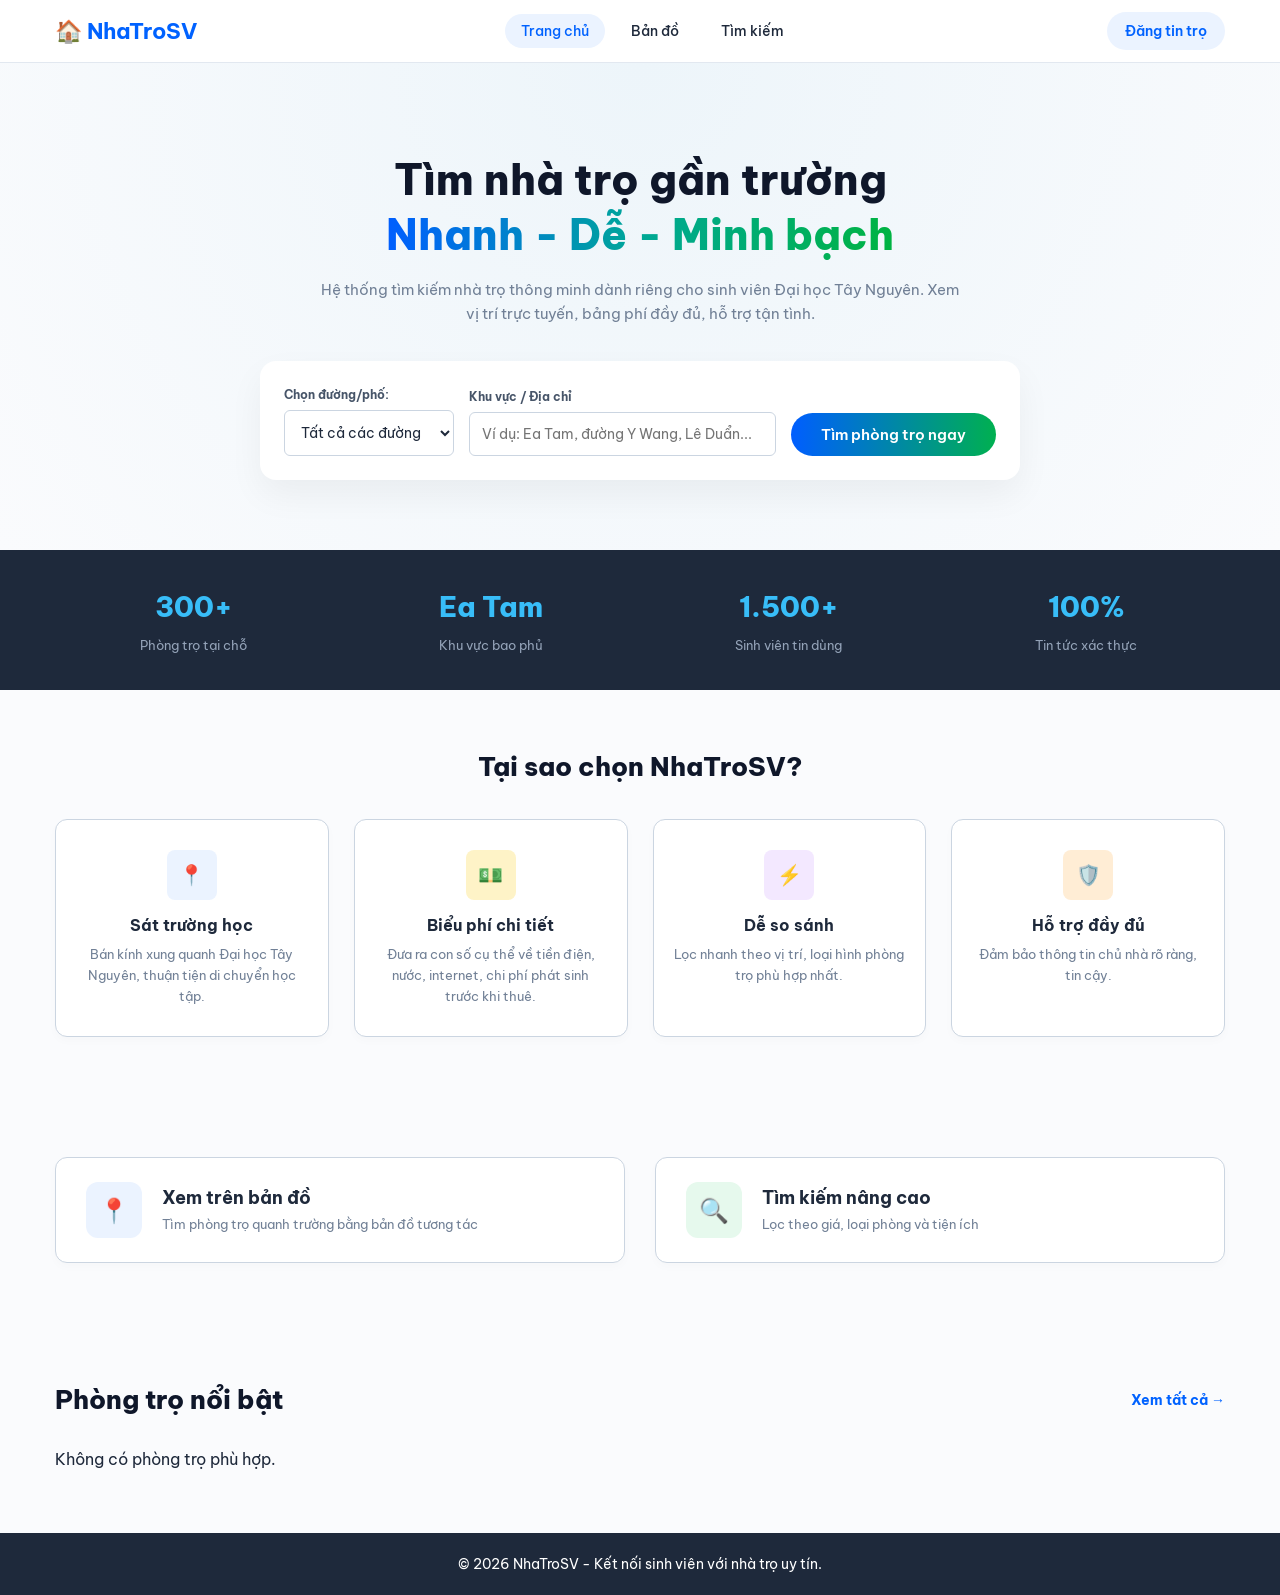
==== index.html @ 87f8d033 "fix readme" ====
<!DOCTYPE html>
<html lang="vi">
<head>
    <meta charset="UTF-8">
    <meta name="viewport" content="width=device-width, initial-scale=1.0">
    <title>NhaTroSV - Đại học Tây Nguyên</title>
    <link href="https://fonts.googleapis.com/css2?family=Be+Vietnam+Pro:wght@400;500;600;700&display=swap" rel="stylesheet">
    <link rel="stylesheet" href="css/main.css">
    <script src="https://code.jquery.com/jquery-3.6.0.min.js"></script>
    <script src="js/data.js"></script>
    <script src="js/main.js"></script>
</head>
<body>
    <!-- ==================== HEADER ==================== -->
    <header class="dau-trang">
        <div class="khung-chua">
            <nav class="thanh-dieu-huong">
                <a href="index.html" class="logo">
                    <span>🏠 NhaTroSV</span>
                </a>
                
                <!-- Thanh điều hướng tương thích thiết bị di động -->
                <ul class="menu" id="thanh-menu">
                    <li><a href="index.html" class="menu__link active">Trang chủ</a></li>
                    <li><a href="ban-do.html" class="menu__link">Bản đồ</a></li>
                    <li><a href="tim-kiem.html" class="menu__link">Tìm kiếm</a></li>
                    <li class="muc-menu-mobile"><a href="dang-tin.html" class="menu__link">Đăng tin trọ</a></li>
                </ul>
                
                <div class="hanh-dong">
                    <a href="dang-tin.html" class="btn btn--landlord nut-dang-tin-desktop">Đăng tin trọ</a>
                    <button class="nut-menu-hamburger" id="nut-hamburger">
                        <span></span>
                        <span></span>
                        <span></span>
                    </button>
                </div>
            </nav>
        </div>
    </header>

    <!-- ==================== HERO SECTION ==================== -->
    <section class="vung-dau">
        <div class="khung-chua">
            <div class="noi-dung-chinh">
                <h1 class="tieu-de-chinh">
                    Tìm nhà trọ gần trường <br>
                    <span class="chu-chuyen-sac">Nhanh - Dễ - Minh bạch</span>
                </h1>
                <p class="mo-ta-chinh">Hệ thống tìm kiếm nhà trọ thông minh dành riêng cho sinh viên Đại học Tây Nguyên. Xem vị trí trực tuyến, bảng phí đầy đủ, hỗ trợ tận tình.</p>
                
                <!-- Ô tìm kiếm nhanh với đầy đủ các trường nhập của bạn -->
                <div class="tim-kiem-nhanh">
                    <div class="truong-input">
                        <label class="nhan-input">Chọn đường/phố:</label>
                        <select id="chon-duong" class="input-select">
                            <option value="all">Tất cả các đường</option>
                            <option value="Y Wang">Đường Y Wang</option>
                            <option value="Lê Duẩn">Đường Lê Duẩn</option>
                            <option value="Giải Phóng">Đường Giải Phóng</option>
                            <option value="Mai Thị Lựu">Đường Mai Thị Lựu</option>
                            <option value="Nguyễn An Ninh">Đường Nguyễn An Ninh</option>
                        </select>
                    </div>
                    
                    <div class="truong-input truong-input--rong">
                        <label class="nhan-input">Khu vực / Địa chỉ</label>
                        <input type="text" id="nhap-hem" class="input-text" placeholder="Ví dụ: Ea Tam, đường Y Wang, Lê Duẩn...">
                    </div>
                    
                    <button id="btn-tim" class="btn btn--chinh btn--tim">Tìm phòng trọ ngay</button>
                </div>
            </div>
        </div>
    </section>

    <!-- ==================== THỐNG KÊ ==================== -->
    <section class="thong-ke">
        <div class="khung-chua">
            <div class="luoi-thong-ke">
                <div class="muc-thong-ke">
                    <div class="so-lieu">300+</div>
                    <div class="chu-thich">Phòng trọ tại chỗ</div>
                </div>
                <div class="muc-thong-ke">
                    <div class="so-lieu">Ea Tam</div>
                    <div class="chu-thich">Khu vực bao phủ</div>
                </div>
                <div class="muc-thong-ke">
                    <div class="so-lieu">1.500+</div>
                    <div class="chu-thich">Sinh viên tin dùng</div>
                </div>
                <div class="muc-thong-ke">
                    <div class="so-lieu">100%</div>
                    <div class="chu-thich">Tin tức xác thực</div>
                </div>
            </div>
        </div>
    </section>

    <!-- ==================== TÍNH NĂNG ==================== -->
    <section class="tinh-nang">
        <div class="khung-chua">
            <h2 class="tieu-de-phan">Tại sao chọn NhaTroSV?</h2>
            
            <div class="luoi-tinh-nang">
                <div class="the-tinh-nang">
                    <div class="icon-tinh-nang icon-tinh-nang--xanh">📍</div>
                    <h3 class="tieude-tinh-nang">Sát trường học</h3>
                    <p class="mota-tinh-nang">Bán kính xung quanh Đại học Tây Nguyên, thuận tiện di chuyển học tập.</p>
                </div>
                
                <div class="the-tinh-nang">
                    <div class="icon-tinh-nang icon-tinh-nang--vang">💵</div>
                    <h3 class="tieude-tinh-nang">Biểu phí chi tiết</h3>
                    <p class="mota-tinh-nang">Đưa ra con số cụ thể về tiền điện, nước, internet, chi phí phát sinh trước khi thuê.</p>
                </div>
                
                <div class="the-tinh-nang">
                    <div class="icon-tinh-nang icon-tinh-nang--tim">⚡</div>
                    <h3 class="tieude-tinh-nang">Dễ so sánh</h3>
                    <p class="mota-tinh-nang">Lọc nhanh theo vị trí, loại hình phòng trọ phù hợp nhất.</p>
                </div>
                
                <div class="the-tinh-nang">
                    <div class="icon-tinh-nang icon-tinh-nang--cam">🛡️</div>
                    <h3 class="tieude-tinh-nang">Hỗ trợ đầy đủ</h3>
                    <p class="mota-tinh-nang">Đảm bảo thông tin chủ nhà rõ ràng, tin cậy.</p>
                </div>
            </div>
        </div>
    </section>

    <!-- ==================== HÀNH ĐỘNG NHANH ==================== -->
    <section class="hanh-dong-nhanh">
        <div class="khung-chua">
            <div class="luoi-hanh-dong">
                <a href="ban-do.html" class="the-hanh-dong">
                    <div class="icon-hanh-dong icon-hanh-dong--xanh">📍</div>
                    <div class="noidung-hanh-dong">
                        <h3>Xem trên bản đồ</h3>
                        <p>Tìm phòng trọ quanh trường bằng bản đồ tương tác</p>
                    </div>
                </a>
                
                <a href="tim-kiem.html" class="the-hanh-dong">
                    <div class="icon-hanh-dong icon-hanh-dong--luc">🔍</div>
                    <div class="noidung-hanh-dong">
                        <h3>Tìm kiếm nâng cao</h3>
                        <p>Lọc theo giá, loại phòng và tiện ích</p>
                    </div>
                </a>
            </div>
        </div>
    </section>

    <!-- ==================== PHÒNG TRỌ NỔI BẬT ==================== -->
    <section class="tro-moi">
        <div class="khung-chua">
            <div class="tieu-de-vung">
                <div class="ben-trai">
                    <h2 class="tieu-de-phan">Phòng trọ nổi bật</h2>
                </div>
                <a href="tim-kiem.html" class="xem-tat-ca">Xem tất cả →</a>
            </div>
            
            <!-- Thùng chứa danh sách phòng trọ nổi bật -->
            <div id="danh-sach-tro" class="luoi-phong"></div> 
            
            <!-- THẺ CARD PHÒNG TĨNH -->
            <template id="mau-card-phong">
                <a href="#" class="card-phong">
                    <div class="card-phong__khung-anh">
                        <div class="card-phong__nhan">Còn phòng</div>
                        <img class="card-phong__anh-that" src="" alt="ảnh phòng" style="display:none;">
                        <div class="room-image-placeholder">Ảnh phòng trọ mẫu</div>
                    </div>
                    <div class="card-phong__noi-dung">
                        <h3 class="card-phong__tieu-de">Tiêu đề</h3>
                        <p class="card-phong__dia-chi">📍 Địa chỉ</p>
                        <div class="card-phong__thong-so">
                            <span class="card-phong-dien-tich">📐 0 m²</span>
                            <span class="card-phong-loai-phong">🚪 Phòng đơn</span>
                        </div>
                        <div class="card-phong__vach-ngan"></div>
                        <div class="card-phong__dong-gia">
                            <span class="card-phong__nhan-gia">Giá thuê:</span>
                            <strong class="card-phong__gia">0đ</strong>
                        </div>
                    </div>
                </a>
            </template>
        </div>
    </section>

    <!-- ==================== FOOTER ==================== -->
    <footer class="chan-trang">
        <div class="khung-chua">
            <p>&copy; 2026 NhaTroSV - Kết nối sinh viên với nhà trọ uy tín.</p>
        </div>
    </footer>
</body>
</html>
---- css/main.css ----
@import url('base.css');
@import url('layout.css');
@import url('components.css');
@import url('pages.css');
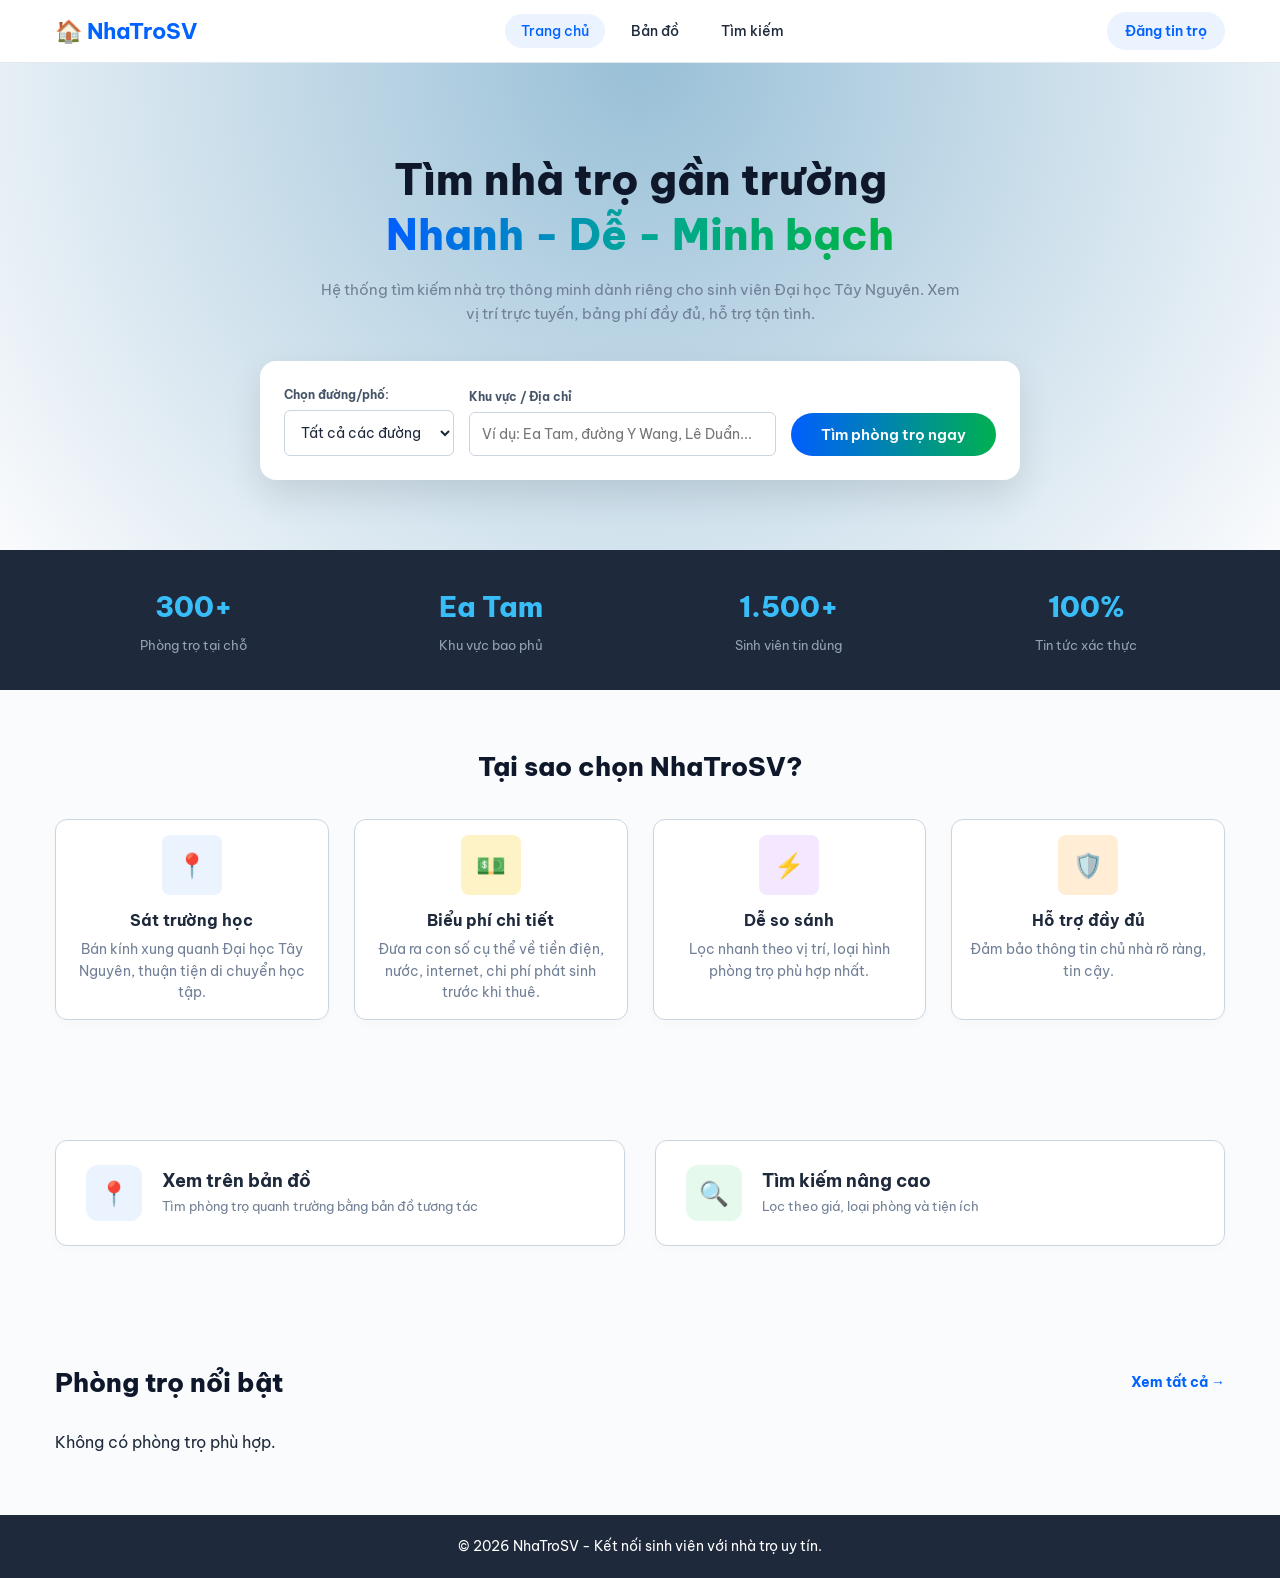
==== commit e46ae7fc: "chỉnh sửa 1 số lỗi nhỏnhỏ+ chú thích" ====
--- a/index.html
+++ b/index.html
@@ -166,14 +166,12 @@
             
             <!-- Thùng chứa danh sách phòng trọ nổi bật -->
             <div id="danh-sach-tro" class="luoi-phong"></div> 
-            
-            <!-- THẺ CARD PHÒNG TĨNH -->
+
             <template id="mau-card-phong">
                 <a href="#" class="card-phong">
                     <div class="card-phong__khung-anh">
                         <div class="card-phong__nhan">Còn phòng</div>
-                        <img class="card-phong__anh-that" src="" alt="ảnh phòng" style="display:none;">
-                        <div class="room-image-placeholder">Ảnh phòng trọ mẫu</div>
+                        <img class="card-phong__anh-that" src="" alt="ảnh phòng">
                     </div>
                     <div class="card-phong__noi-dung">
                         <h3 class="card-phong__tieu-de">Tiêu đề</h3>
